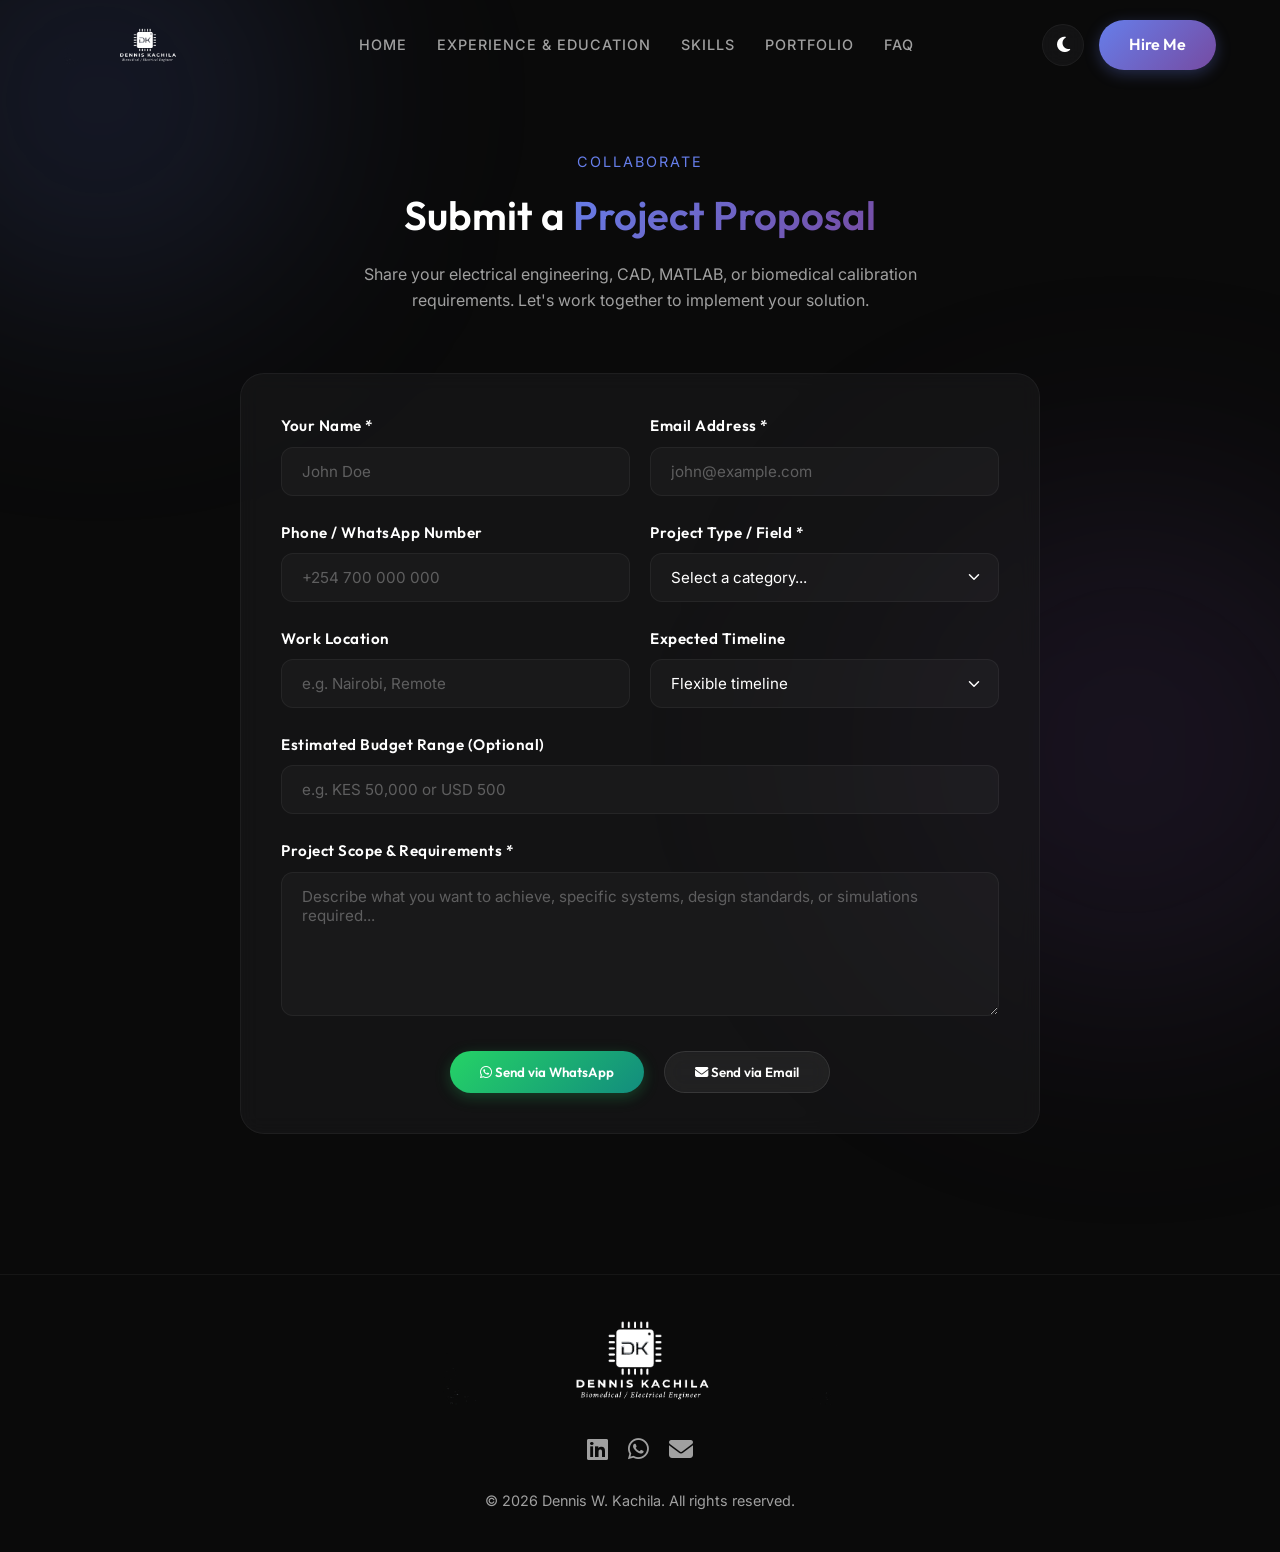
==== hire.html @ 86761684 "feat: refine project type select options with specific matlab/simulink and biomedical subcategories" ====
<!DOCTYPE html>
<html lang="en">
<head>
    <!-- Google tag (gtag.js) [Disabled] -->
    <!--
    <script async src="https://www.googletagmanager.com/gtag/js?id=G-QSRHP8CRSM"></script>
    <script>
      window.dataLayer = window.dataLayer || [];
      function gtag(){dataLayer.push(arguments);}
      gtag('js', new Date());

      gtag('config', 'G-QSRHP8CRSM');
    </script>
    -->
    <!-- Google Tag Manager -->
    <script>(function(w,d,s,l,i){w[l]=w[l]||[];w[l].push({'gtm.start':
    new Date().getTime(),event:'gtm.js'});var f=d.getElementsByTagName(s)[0],
    j=d.createElement(s),dl=l!='dataLayer'?'&l='+l:'';j.async=true;j.src=
    'https://www.googletagmanager.com/gtm.js?id='+i+dl;f.parentNode.insertBefore(j,f);
    })(window,document,'script','dataLayer','GTM-NXRRDPHJ');</script>
    <!-- End Google Tag Manager -->
    <meta charset="UTF-8">
    <meta name="viewport" content="width=device-width, initial-scale=1.0">
    <title>Hire Dennis Kachila | Project Proposal Submission</title>
    <meta name="description" content="Submit your project requirements to Dennis Kachila. Inquire about MEP design, electrical installations, MATLAB simulations, and biomedical systems maintenance.">
    <meta name="keywords" content="Hire Biomedical Engineer, Hire Electrical Engineer Nairobi, MEP Layout Inquiry, MATLAB Simulink freelance, SolidWorks design request, Dennis Kachila contact">
    <meta name="author" content="Dennis W. Kachila">
    <meta name="robots" content="index, follow">
    <link rel="canonical" href="https://dennis-kachila.github.io/hire.html">
    <link rel="icon" type="image/png" href="assets/images/logo/favicon.png">

    <!-- Open Graph -->
    <meta property="og:type" content="website">
    <meta property="og:url" content="https://dennis-kachila.github.io/hire.html">
    <meta property="og:title" content="Hire Dennis Kachila | Project Inquiry Form">
    <meta property="og:description" content="Submit your project details to collaborate on Biomedical systems, MEP electrical design, MATLAB simulations, or CAD projects.">
    <meta property="og:image" content="https://dennis-kachila.github.io/assets/images/logo/social_preview.png">

    <!-- Fonts -->
    <link rel="preconnect" href="https://fonts.googleapis.com">
    <link rel="preconnect" href="https://fonts.gstatic.com" crossorigin>
    <link href="https://fonts.googleapis.com/css2?family=Inter:wght@300;400;500;600&family=Outfit:wght@400;600;800&display=swap" rel="stylesheet">
    <!-- Icons -->
    <link rel="stylesheet" href="https://cdnjs.cloudflare.com/ajax/libs/font-awesome/6.4.0/css/all.min.css">
    <!-- Custom CSS -->
    <link rel="stylesheet" href="assets/css/modern.css?v=2">
    <script>
        // Apply theme immediately to prevent flashing
        const savedTheme = localStorage.getItem('theme') || 'dark';
        document.documentElement.setAttribute('data-theme', savedTheme);
    </script>
</head>
<body>
    <!-- Google Tag Manager (noscript) -->
    <noscript><iframe src="https://www.googletagmanager.com/ns.html?id=GTM-NXRRDPHJ"
    height="0" width="0" style="display:none;visibility:hidden"></iframe></noscript>
    <!-- End Google Tag Manager (noscript) -->
    <!-- Ambient Glow Background -->
    <div class="ambient-glow glow-1"></div>
    <div class="ambient-glow glow-2"></div>

    <!-- Navbar -->
    <nav class="navbar">
        <a href="index.html#home" class="nav-brand" style="display: flex; align-items: center; gap: 8px;">
            <img src="assets/images/logo/logo_now1.png" alt="Dennis Kachila Logo" class="nav-logo" loading="eager">
        </a>
        <ul class="nav-links">
            <li><a href="index.html#home">Home</a></li>
            <li><a href="index.html#experience">Experience & Education</a></li>
            <li><a href="index.html#skills">Skills</a></li>
            <li><a href="index.html#portfolio">Portfolio</a></li>
            <li><a href="index.html#faq">FAQ</a></li>
        </ul>
        <div class="nav-actions" style="display: flex; align-items: center; gap: 15px;">
            <button id="theme-toggle" class="btn-theme" aria-label="Toggle Theme">
                <i class="fas fa-moon theme-icon-dark"></i>
                <i class="fas fa-sun theme-icon-light"></i>
            </button>
            <a href="hire.html" class="btn btn-primary">Hire Me</a>
            <button id="menu-toggle" class="btn-menu" aria-label="Toggle Navigation">
                <i class="fas fa-bars"></i>
            </button>
        </div>
    </nav>

    <!-- Project Inquiry Form Section -->
    <section style="padding-top: 150px; min-height: 100vh;">
        <div class="section-header">
            <span class="section-subtitle">Collaborate</span>
            <h1 class="section-title">Submit a <span class="text-gradient">Project Proposal</span></h1>
            <p style="color: var(--text-secondary); max-width: 600px; margin: 15px auto 0;">
                Share your electrical engineering, CAD, MATLAB, or biomedical calibration requirements. Let's work together to implement your solution.
            </p>
        </div>

        <div class="contact-form-container">
            <form id="project-form" class="glass-card" onsubmit="return false;">
                <div class="form-row">
                    <div class="form-group">
                        <label for="client-name">Your Name *</label>
                        <input type="text" id="client-name" class="form-control" placeholder="John Doe" required>
                    </div>
                    <div class="form-group">
                        <label for="client-email">Email Address *</label>
                        <input type="email" id="client-email" class="form-control" placeholder="john@example.com" required>
                    </div>
                </div>

                <div class="form-row">
                    <div class="form-group">
                        <label for="client-phone">Phone / WhatsApp Number</label>
                        <input type="tel" id="client-phone" class="form-control" placeholder="+254 700 000 000">
                    </div>
                    <div class="form-group">
                        <label for="project-type">Project Type / Field *</label>
                        <select id="project-type" class="form-control" required>
                            <option value="" disabled selected>Select a category...</option>
                            <option value="MEP Layouts">MEP Design & AutoCAD/Revit Layouts</option>
                            <option value="Electrical Installations">Electrical Installations & Wiring Works</option>
                            <option value="MATLAB Simulink">MATLAB/Simulink Modelling & Simulation</option>
                            <option value="SolidWorks CAD">SolidWorks 3D CAD Modelling</option>
                            <option value="Fusion 360">Fusion 360 CAD Design</option>
                            <option value="Machine Analysis">DC & AC Machine Analysis</option>
                            <option value="Medical Design">Medical Equipment Design</option>
                            <option value="Medical Calibration">Medical Equipment Calibration & PPM</option>
                            <option value="Medical Repair">Medical Equipment Repair & Maintenance</option>
                            <option value="Other">Other Engineering Services</option>
                        </select>
                    </div>
                </div>

                <div class="form-row">
                    <div class="form-group">
                        <label for="project-location">Work Location</label>
                        <input type="text" id="project-location" class="form-control" placeholder="e.g. Nairobi, Remote">
                    </div>
                    <div class="form-group">
                        <label for="project-timeline">Expected Timeline</label>
                        <select id="project-timeline" class="form-control">
                            <option value="Flexible" selected>Flexible timeline</option>
                            <option value="Urgent">Urgent (Less than 2 weeks)</option>
                            <option value="1-2 Months">1 to 2 months</option>
                            <option value="2-6 Months">2 to 6 months</option>
                        </select>
                    </div>
                </div>

                <div class="form-group">
                    <label for="project-budget">Estimated Budget Range (Optional)</label>
                    <input type="text" id="project-budget" class="form-control" placeholder="e.g. KES 50,000 or USD 500">
                </div>

                <div class="form-group">
                    <label for="project-scope">Project Scope & Requirements *</label>
                    <textarea id="project-scope" class="form-control" rows="6" placeholder="Describe what you want to achieve, specific systems, design standards, or simulations required..." required></textarea>
                </div>

                <div id="validation-alert" style="color: #ef4444; font-size: 0.9rem; font-weight: 500; margin-bottom: 20px; display: none; text-align: left;">
                    <i class="fas fa-exclamation-circle"></i> Please fill in all required fields (*) before submitting.
                </div>

                <div class="form-actions-grid">
                    <button type="button" id="submit-whatsapp" class="btn btn-primary" style="background: linear-gradient(135deg, #25D366, #128C7E); border: none; box-shadow: 0 4px 15px rgba(37, 211, 102, 0.25);">
                        <i class="fab fa-whatsapp"></i> Send via WhatsApp
                    </button>
                    <button type="button" id="submit-email" class="btn btn-secondary">
                        <i class="fas fa-envelope"></i> Send via Email
                    </button>
                </div>
            </form>
        </div>
    </section>

    <!-- Footer -->
    <footer>
        <div style="margin-bottom: 20px; display: flex; justify-content: center; align-items: center;">
            <a href="index.html#home" style="display: inline-block;">
                <img src="assets/images/logo/logo_now1.png" alt="Dennis Kachila Logo" class="nav-logo" style="height: 90px;" loading="lazy">
            </a>
        </div>
        <div style="display: flex; justify-content: center; gap: 20px; margin-bottom: 20px;">
            <a href="#" style="font-size: 1.5rem; color: var(--text-secondary);"><i class="fab fa-linkedin"></i></a>
            <a href="https://wa.me/254758314508" style="font-size: 1.5rem; color: var(--text-secondary);"><i class="fab fa-whatsapp"></i></a>
            <a href="mailto:denniskachila4332@gmail.com" style="font-size: 1.5rem; color: var(--text-secondary);"><i class="fas fa-envelope"></i></a>
        </div>
        <p>&copy; 2026 Dennis W. Kachila. All rights reserved.</p>
    </footer>

    <!-- Form Script Logic -->
    <script>
        document.addEventListener('DOMContentLoaded', () => {


            // Pre-fill Project Type based on query parameter
            const urlParams = new URLSearchParams(window.location.search);
            const rawProject = urlParams.get('project');
            const projectTypeSelect = document.getElementById('project-type');

            if (rawProject && projectTypeSelect) {
                const project = rawProject.trim().toLowerCase();
                
                // Map input query parameters to option values
                if (project.includes('mep') || project.includes('layout')) {
                    projectTypeSelect.value = 'MEP Layouts';
                } else if (project.includes('matlab') || project.includes('simulink') || project.includes('model')) {
                    projectTypeSelect.value = 'MATLAB Simulink';
                } else if (project.includes('solidworks') || project.includes('3d cad')) {
                    projectTypeSelect.value = 'SolidWorks CAD';
                } else if (project.includes('installation') || project.includes('wiring')) {
                    projectTypeSelect.value = 'Electrical Installations';
                } else if (project.includes('machine') || project.includes('analysis') || project.includes('dc')) {
                    projectTypeSelect.value = 'Machine Analysis';
                } else if (project.includes('fusion')) {
                    projectTypeSelect.value = 'Fusion 360';
                } else if (project.includes('medical design') || project.includes('equipment design')) {
                    projectTypeSelect.value = 'Medical Design';
                } else if (project.includes('calibration') || project.includes('ppm')) {
                    projectTypeSelect.value = 'Medical Calibration';
                } else if (project.includes('repair') || project.includes('maintenance')) {
                    projectTypeSelect.value = 'Medical Repair';
                } else if (project.includes('biomedical') || project.includes('medical')) {
                    projectTypeSelect.value = 'Medical Design';
                } else {
                    projectTypeSelect.value = 'Other';
                }

                // If pre-filled, highlight select block and scroll to form
                projectTypeSelect.style.borderColor = 'var(--accent-primary)';
                setTimeout(() => {
                    projectTypeSelect.scrollIntoView({ behavior: 'smooth', block: 'center' });
                }, 400);
            }

            // Dual Submit Logics
            const form = document.getElementById('project-form');
            const validationAlert = document.getElementById('validation-alert');

            function getFormDetails() {
                const name = document.getElementById('client-name').value.trim();
                const email = document.getElementById('client-email').value.trim();
                const phone = document.getElementById('client-phone').value.trim();
                const type = document.getElementById('project-type').value;
                const location = document.getElementById('project-location').value.trim();
                const timeline = document.getElementById('project-timeline').value;
                const budget = document.getElementById('project-budget').value.trim();
                const scope = document.getElementById('project-scope').value.trim();

                return { name, email, phone, type, location, timeline, budget, scope };
            }

            function validateForm(data) {
                if (!data.name || !data.email || !data.type || !data.scope) {
                    validationAlert.style.display = 'block';
                    validationAlert.scrollIntoView({ behavior: 'smooth', block: 'center' });
                    return false;
                }
                validationAlert.style.display = 'none';
                return true;
            }

            // 1. WhatsApp Handler
            document.getElementById('submit-whatsapp').addEventListener('click', () => {
                const data = getFormDetails();
                if (!validateForm(data)) return;

                // Format WhatsApp Text
                const waPhone = "254758314508";
                const message = `Hello Dennis,\n\nI would like to hire you for a project:\n\n` +
                                `• *Client Name:* ${data.name}\n` +
                                `• *Email:* ${data.email}\n` +
                                (data.phone ? `• *Phone:* ${data.phone}\n` : '') +
                                `• *Project Type:* ${data.type}\n` +
                                (data.location ? `• *Location:* ${data.location}\n` : '') +
                                `• *Timeline:* ${data.timeline}\n` +
                                (data.budget ? `• *Estimated Budget:* ${data.budget}\n` : '') +
                                `\n*Project Scope & Requirements:*\n${data.scope}`;

                const encodedMessage = encodeURIComponent(message);
                const waUrl = `https://wa.me/${waPhone}?text=${encodedMessage}`;
                window.open(waUrl, '_blank');
            });

            // 2. Email Handler
            document.getElementById('submit-email').addEventListener('click', () => {
                const data = getFormDetails();
                if (!validateForm(data)) return;

                // Format Email Body
                const emailAddress = "denniskachila4332@gmail.com";
                const subject = `Project Proposal: ${data.type} - from ${data.name}`;
                const body = `Dear Dennis,\n\nI would like to discuss a new engineering project collaboration with you. Below are the details:\n\n` +
                             `Name: ${data.name}\n` +
                             `Email: ${data.email}\n` +
                             `Phone/WhatsApp: ${data.phone || 'Not provided'}\n` +
                             `Project Type: ${data.type}\n` +
                             `Work Location: ${data.location || 'Not provided'}\n` +
                             `Expected Timeline: ${data.timeline}\n` +
                             `Estimated Budget: ${data.budget || 'Not specified'}\n\n` +
                             `Project Scope & Requirements:\n` +
                             `--------------------------------------------------\n` +
                             `${data.scope}\n` +
                             `--------------------------------------------------\n\n` +
                             `Best regards,\n` +
                             `${data.name}`;

                const mailtoUrl = `mailto:${emailAddress}?subject=${encodeURIComponent(subject)}&body=${encodeURIComponent(body)}`;
                window.location.href = mailtoUrl;
            });
        });
    </script>
    <!-- Scripts -->
    <script src="assets/js/modern.js"></script>
</body>
</html>
---- assets/css/modern.css ----
/* ==========================================================================
   Modern CSS Reset & Variables
   ========================================================================== */
:root {
    --bg-base: #0a0a0a;
    --bg-surface: rgba(25, 25, 28, 0.6);
    --bg-surface-hover: rgba(35, 35, 40, 0.8);
    --text-primary: #ffffff;
    --text-secondary: #a0a0a0;
    
    /* Vibrant gradients for an Electrical Engineer */
    --accent-primary: #667eea;
    --accent-secondary: #764ba2;
    --gradient-primary: linear-gradient(135deg, var(--accent-primary), var(--accent-secondary));
    --gradient-glow: linear-gradient(135deg, rgba(102,126,234,0.5), rgba(118,75,162,0.5));

    --font-heading: 'Outfit', sans-serif;
    --font-body: 'Inter', sans-serif;

    --transition: all 0.3s cubic-bezier(0.25, 0.8, 0.25, 1);

    /* Theme-specific custom properties */
    --border-color: rgba(255, 255, 255, 0.05);
    --navbar-scrolled-bg: rgba(10, 10, 10, 0.8);
    --tag-bg: rgba(255, 255, 255, 0.05);
    --btn-secondary-bg: rgba(255, 255, 255, 0.05);
    --btn-secondary-border: rgba(255, 255, 255, 0.1);
    --glow-1-bg: rgba(102, 126, 234, 0.15);
    --glow-2-bg: rgba(118, 75, 162, 0.15);
    --timeline-icon-bg: rgba(102, 126, 234, 0.1);
}

[data-theme="light"] {
    --bg-base: #f7f9fc;
    --bg-surface: rgba(255, 255, 255, 0.7);
    --bg-surface-hover: rgba(255, 255, 255, 0.95);
    --text-primary: #1a1a1a;
    --text-secondary: #5a5a66;
    
    --accent-primary: #4f46e5;
    --accent-secondary: #6366f1;
    --gradient-glow: linear-gradient(135deg, rgba(79,70,229,0.2), rgba(99,102,241,0.2));
    
    --border-color: rgba(0, 0, 0, 0.08);
    --navbar-scrolled-bg: rgba(247, 249, 252, 0.85);
    --tag-bg: rgba(0, 0, 0, 0.05);
    --btn-secondary-bg: rgba(0, 0, 0, 0.03);
    --btn-secondary-border: rgba(0, 0, 0, 0.1);
    --glow-1-bg: rgba(79, 70, 229, 0.08);
    --glow-2-bg: rgba(99, 102, 241, 0.08);
    --timeline-icon-bg: rgba(79, 70, 229, 0.08);
}

* {
    margin: 0;
    padding: 0;
    box-sizing: border-box;
}

html {
    scroll-behavior: smooth;
}

body {
    font-family: var(--font-body);
    background-color: var(--bg-base);
    color: var(--text-primary);
    line-height: 1.6;
    overflow-x: hidden;
    position: relative;
}

/* Custom Scrollbar */
::-webkit-scrollbar {
    width: 10px;
}
::-webkit-scrollbar-track {
    background: var(--bg-base);
}
::-webkit-scrollbar-thumb {
    background: var(--bg-surface-hover);
    border-radius: 5px;
}
::-webkit-scrollbar-thumb:hover {
    background: var(--accent-secondary);
}

/* Background Ambient Glows */
.ambient-glow {
    position: fixed;
    border-radius: 50%;
    filter: blur(120px);
    z-index: -1;
    pointer-events: none;
}
.glow-1 {
    top: -100px;
    left: -100px;
    width: 400px;
    height: 400px;
    background: var(--glow-1-bg);
}
.glow-2 {
    bottom: -100px;
    right: -100px;
    width: 500px;
    height: 500px;
    background: var(--glow-2-bg);
}

/* Typography */
h1, h2, h3, h4, h5, h6 {
    font-family: var(--font-heading);
    font-weight: 600;
}

.text-gradient {
    background: var(--gradient-primary);
    -webkit-background-clip: text;
    -webkit-text-fill-color: transparent;
    display: inline-block;
}

a {
    text-decoration: none;
    color: inherit;
    transition: var(--transition);
}

/* Buttons */
.btn {
    display: inline-block;
    padding: 12px 30px;
    border-radius: 30px;
    font-weight: 600;
    font-family: var(--font-heading);
    cursor: pointer;
    transition: var(--transition);
    position: relative;
    overflow: hidden;
    z-index: 1;
}

.btn-primary {
    background: var(--gradient-primary);
    color: #fff;
    border: none;
    box-shadow: 0 4px 15px rgba(102, 126, 234, 0.3);
}

.btn-primary:hover {
    transform: translateY(-2px);
    box-shadow: 0 6px 20px rgba(102, 126, 234, 0.5);
}

.btn-secondary {
    background: var(--btn-secondary-bg);
    color: var(--text-primary);
    border: 1px solid var(--btn-secondary-border);
    backdrop-filter: blur(10px);
}

.btn-secondary:hover {
    background: var(--bg-surface-hover);
    transform: translateY(-2px);
}

/* Navbar */
.navbar {
    position: fixed;
    top: 0;
    width: 100%;
    padding: 20px 5%;
    display: flex;
    justify-content: space-between;
    align-items: center;
    z-index: 1000;
    transition: var(--transition);
}

.navbar.scrolled {
    padding: 15px 5%;
    background: var(--navbar-scrolled-bg);
    backdrop-filter: blur(15px);
    border-bottom: 1px solid var(--border-color);
}

.nav-brand {
    font-family: var(--font-heading);
    font-size: 1.5rem;
    font-weight: 800;
    letter-spacing: 1px;
}

.nav-logo {
    height: 38px;
    width: auto;
    object-fit: contain;
    transition: var(--transition);
}

/* Invert logo in dark theme to ensure perfect contrast and visibility */
[data-theme="dark"] .nav-logo {
    filter: invert(1) brightness(1.8) contrast(1.1);
}

.nav-links {
    display: flex;
    gap: 30px;
    list-style: none;
}

.nav-links a {
    font-size: 0.9rem;
    font-weight: 500;
    color: var(--text-secondary);
    text-transform: uppercase;
    letter-spacing: 1px;
}

.nav-links a:hover, .nav-links a.active {
    color: var(--text-primary);
}

/* Sections */
section {
    padding: 100px 5%;
}

.section-header {
    text-align: center;
    margin-bottom: 60px;
}

.section-subtitle {
    font-size: 0.9rem;
    text-transform: uppercase;
    letter-spacing: 2px;
    color: var(--accent-primary);
    margin-bottom: 10px;
    display: block;
}

.section-title {
    font-size: 2.5rem;
}

/* Hero Section */
.hero {
    min-height: 100vh;
    display: flex;
    align-items: center;
    justify-content: space-between;
    padding-top: 100px;
}

.hero-content {
    flex: 1;
    max-width: 600px;
}

.hero-greeting {
    font-size: 1.2rem;
    color: var(--text-secondary);
    margin-bottom: 15px;
}

.hero-title {
    font-size: 4rem;
    line-height: 1.1;
    margin-bottom: 25px;
}

.hero-desc {
    color: var(--text-secondary);
    font-size: 1.1rem;
    margin-bottom: 40px;
}

.hero-actions {
    display: flex;
    gap: 20px;
}

.hero-image-container {
    flex: 1;
    display: flex;
    justify-content: flex-end;
    position: relative;
}

.hero-image-frame-container {
    position: relative;
    width: 380px;
    height: 380px; /* Square container for organic morphing */
    display: flex;
    align-items: center;
    justify-content: center;
    background: var(--gradient-primary);
    box-shadow: 0 15px 35px rgba(102, 126, 234, 0.25);
    animation: morph 8s ease-in-out infinite;
    transition: transform 0.1s ease, box-shadow 0.3s ease, border-color 0.3s ease;
}

/* Outer morphing blur glow */
.hero-image-frame-container::before {
    content: '';
    position: absolute;
    inset: -5px;
    background: var(--gradient-primary);
    filter: blur(25px);
    opacity: 0.6;
    z-index: -1;
    border-radius: inherit;
    animation: inherit; /* Shares morph animation */
}

/* Inner profile image mask */
.hero-image-inner {
    position: absolute;
    inset: 4px; /* Border thickness */
    background: var(--bg-base);
    overflow: hidden;
    display: flex;
    align-items: center;
    justify-content: center;
    border-radius: inherit;
    animation: inherit; /* Shares morph animation */
}

.hero-image {
    width: 100%;
    height: 100%;
    object-fit: cover;
    object-position: top;
    transition: transform 0.5s ease;
    border-radius: inherit;
    animation: inherit; /* Shares morph animation */
}

/* Hover effects */
.hero-image-frame-container:hover .hero-image {
    transform: scale(1.08);
}

.hero-image-frame-container:hover {
    box-shadow: 0 25px 45px rgba(102, 126, 234, 0.4);
}

/* Sync keyframes morph */
@keyframes morph {
    0% { border-radius: 30% 70% 70% 30% / 30% 30% 70% 70%; }
    25% { border-radius: 58% 42% 75% 25% / 76% 46% 54% 24%; }
    50% { border-radius: 50% 50% 33% 67% / 55% 27% 73% 45%; }
    75% { border-radius: 33% 67% 58% 42% / 63% 68% 32% 37%; }
    100% { border-radius: 30% 70% 70% 30% / 30% 30% 70% 70%; }
}

.hero-badge {
    position: absolute;
    bottom: -20px;
    right: -20px;
    background: var(--bg-surface);
    backdrop-filter: blur(15px);
    border: 1px solid rgba(255,255,255,0.1);
    padding: 15px 25px;
    border-radius: 20px;
    display: flex;
    align-items: center;
    gap: 15px;
    box-shadow: 0 10px 30px rgba(0,0,0,0.5);
    animation: float 6s ease-in-out infinite;
}

.badge-icon {
    font-size: 2rem;
    color: var(--accent-primary);
}

@keyframes float {
    0% { transform: translateY(0px); }
    50% { transform: translateY(-15px); }
    100% { transform: translateY(0px); }
}

/* Cards (Glassmorphism) */
.glass-card {
    background: var(--bg-surface);
    backdrop-filter: blur(10px);
    border: 1px solid var(--border-color);
    border-radius: 20px;
    padding: 30px;
    transition: var(--transition);
}

.glass-card:hover {
    background: var(--bg-surface-hover);
    border-color: var(--accent-primary);
    transform: translateY(-5px);
}

/* Experience / Education */
.timeline-grid {
    display: grid;
    grid-template-columns: 2fr 1fr;
    gap: 40px;
}

.timeline-item {
    display: flex;
    gap: 20px;
    margin-bottom: 30px;
}

.timeline-icon {
    width: 50px;
    height: 50px;
    border-radius: 15px;
    background: var(--timeline-icon-bg);
    color: var(--accent-primary);
    display: flex;
    align-items: center;
    justify-content: center;
    flex-shrink: 0;
    font-size: 1.5rem;
    overflow: hidden;
}

.timeline-icon img {
    width: 100%;
    height: 100%;
    object-fit: contain;
    padding: 6px;
    background: var(--bg-base);
    border-radius: 12px;
    transition: var(--transition);
}

.glass-card:hover .timeline-icon img {
    transform: scale(1.05);
}

.timeline-content {
    flex: 1;
}

.timeline-date {
    font-size: 0.85rem;
    color: var(--accent-secondary);
    margin-bottom: 5px;
    font-weight: 600;
}

.timeline-title {
    font-size: 1.25rem;
    margin-bottom: 5px;
}

.timeline-subtitle {
    color: var(--text-secondary);
    font-size: 0.95rem;
    margin-bottom: 15px;
}

/* Skills */
.skills-grid {
    display: grid;
    grid-template-columns: repeat(auto-fit, minmax(300px, 1fr));
    gap: 30px;
}

.skill-header {
    display: flex;
    align-items: center;
    gap: 15px;
    margin-bottom: 20px;
}

.skill-header i {
    font-size: 1.8rem;
}

.skill-list {
    list-style: none;
    padding: 0;
}

.skill-list li {
    position: relative;
    padding-left: 20px;
    margin-bottom: 12px;
    color: var(--text-secondary);
    font-size: 0.95rem;
    transition: var(--transition);
}

.skill-list li::before {
    content: '▹';
    position: absolute;
    left: 0;
    color: var(--accent-primary);
    font-weight: bold;
}

.glass-card:hover .skill-list li {
    color: var(--text-primary);
}

/* Portfolio */
.portfolio-grid {
    display: grid;
    grid-template-columns: repeat(auto-fit, minmax(350px, 1fr));
    gap: 30px;
}

.portfolio-card {
    border-radius: 20px;
    overflow: hidden;
    position: relative;
    cursor: pointer;
}

.portfolio-img {
    width: 100%;
    height: 250px;
    object-fit: cover;
    transition: transform 0.5s ease;
}

.portfolio-card:hover .portfolio-img {
    transform: scale(1.05);
}

.portfolio-overlay {
    position: absolute;
    inset: 0;
    background: linear-gradient(to top, rgba(10,10,10,0.9), transparent);
    display: flex;
    flex-direction: column;
    justify-content: flex-end;
    padding: 30px;
}

.portfolio-tag {
    font-size: 0.8rem;
    color: var(--accent-primary);
    text-transform: uppercase;
    letter-spacing: 1px;
    margin-bottom: 10px;
}

.portfolio-title {
    font-size: 1.4rem;
    margin-bottom: 10px;
}

/* FAQ Toggle Layout */
.faq-toggle-container {
    max-height: 0;
    overflow: hidden;
    opacity: 0;
    transition: max-height 0.5s ease-out, opacity 0.5s ease-out, margin-top 0.5s ease-out;
    margin-top: 0;
}

.faq-toggle-container.active {
    max-height: 1000px;
    opacity: 1;
    margin-top: 40px;
}

/* FAQ Details */
details {
    margin-bottom: 15px;
}

summary {
    background: var(--bg-surface);
    padding: 20px;
    border-radius: 10px;
    cursor: pointer;
    font-weight: 600;
    list-style: none;
    position: relative;
    border: 1px solid var(--border-color);
    transition: var(--transition);
}

summary::after {
    content: '+';
    position: absolute;
    right: 20px;
    font-size: 1.2rem;
    transition: transform 0.3s;
}

details[open] summary::after {
    transform: rotate(45deg);
}

details p {
    padding: 20px;
    color: var(--text-secondary);
    background: var(--tag-bg);
    border-radius: 0 0 10px 10px;
    border: 1px solid var(--border-color);
    border-top: none;
    margin-top: -5px;
}

/* Footer */
footer {
    text-align: center;
    padding: 40px 5%;
    border-top: 1px solid var(--border-color);
    color: var(--text-secondary);
    font-size: 0.9rem;
}

/* Helper Classes */
.mt-40 { margin-top: 40px; }
.mb-20 { margin-bottom: 20px; }

/* Tag class */
.tag {
    background: var(--tag-bg);
    border: 1px solid var(--border-color);
    padding: 5px 12px;
    border-radius: 20px;
    font-size: 0.8rem;
    color: var(--text-primary);
    transition: var(--transition);
}

/* Theme switch button */
.btn-theme {
    background: var(--bg-surface);
    border: 1px solid var(--border-color);
    color: var(--text-primary);
    width: 42px;
    height: 42px;
    border-radius: 50%;
    display: flex;
    align-items: center;
    justify-content: center;
    cursor: pointer;
    font-size: 1.1rem;
    transition: var(--transition);
    backdrop-filter: blur(10px);
}

.btn-theme:hover {
    background: var(--bg-surface-hover);
    transform: scale(1.05);
}

.theme-icon-light {
    display: none;
}

[data-theme="light"] .theme-icon-dark {
    display: none;
}

[data-theme="light"] .theme-icon-light {
    display: inline-block;
    color: #f59e0b; /* Sunny amber color */
}


/* ==========================================================================
   Project Gallery Marquee Section
   ========================================================================== */
.marquee-container {
    overflow: hidden;
    white-space: nowrap;
    width: 100%;
    padding: 20px 0;
    position: relative;
    display: flex;
    align-items: center;
}

/* Gradient fade masks on the sides for a sleek depth effect */
.marquee-container::before,
.marquee-container::after {
    content: '';
    position: absolute;
    top: 0;
    width: 15%;
    height: 100%;
    z-index: 2;
    pointer-events: none;
}
.marquee-container::before {
    left: 0;
    background: linear-gradient(to right, var(--bg-base), transparent);
}
.marquee-container::after {
    right: 0;
    background: linear-gradient(to left, var(--bg-base), transparent);
}

.marquee-track {
    display: flex;
    width: max-content;
    animation: scroll 45s linear infinite;
    padding: 10px 0;
}

.marquee-track:hover {
    animation-play-state: paused;
}

@keyframes scroll {
    0% {
        transform: translateX(0);
    }
    100% {
        transform: translateX(-50%);
    }
}

.gallery-card {
    width: 320px;
    height: 200px;
    margin-right: 30px;
    position: relative;
    border-radius: 20px;
    overflow: hidden;
    background: var(--bg-surface);
    border: 1px solid var(--border-color);
    flex-shrink: 0;
    transform: perspective(800px) rotateY(-8deg) rotateX(4deg) scale(0.95);
    transition: transform 0.5s cubic-bezier(0.25, 0.8, 0.25, 1), box-shadow 0.5s ease, border-color 0.5s ease;
    box-shadow: 0 5px 15px rgba(0, 0, 0, 0.2);
    cursor: pointer;
}

.gallery-card::before {
    content: '';
    position: absolute;
    inset: 0;
    border-radius: inherit;
    padding: 1px;
    background: linear-gradient(135deg, rgba(255,255,255,0.1), rgba(255,255,255,0.01));
    -webkit-mask: linear-gradient(#fff 0 0) content-box, linear-gradient(#fff 0 0);
    -webkit-mask-composite: xor;
    mask-composite: exclude;
    pointer-events: none;
    z-index: 3;
}

.gallery-card img {
    width: 100%;
    height: 100%;
    object-fit: cover;
    filter: saturate(0.2) contrast(1.15) brightness(0.85);
    transition: filter 0.5s ease, transform 0.5s ease;
}

.gallery-card:hover {
    transform: perspective(800px) rotateY(0deg) rotateX(0deg) scale(1.03);
    border-color: var(--accent-primary);
    box-shadow: 0 10px 30px var(--glow-1-bg);
    z-index: 5;
}

.gallery-card:hover img {
    filter: saturate(1.1) contrast(1.0) brightness(1.0);
    transform: scale(1.05);
}

.gallery-card-overlay {
    position: absolute;
    inset: 0;
    background: linear-gradient(to top, rgba(10, 10, 12, 0.95) 0%, rgba(10, 10, 12, 0.4) 50%, transparent 100%);
    display: flex;
    flex-direction: column;
    justify-content: flex-end;
    padding: 20px;
    text-align: left;
    z-index: 2;
    transition: background 0.3s ease;
}

.gallery-card:hover .gallery-card-overlay {
    background: linear-gradient(to top, rgba(10, 10, 12, 0.98) 0%, rgba(10, 10, 12, 0.2) 60%, transparent 100%);
}

.gallery-card-tag {
    font-size: 0.75rem;
    color: var(--accent-primary);
    text-transform: uppercase;
    letter-spacing: 1px;
    margin-bottom: 5px;
    font-weight: 600;
}

.gallery-card h4 {
    font-size: 1.1rem;
    color: #fff;
    margin: 0;
    font-weight: 600;
    font-family: var(--font-heading);
    letter-spacing: 0.5px;
}


/* ==========================================================================
   Lightbox Modal
   ========================================================================== */
.lightbox {
    position: fixed;
    inset: 0;
    background: rgba(10, 10, 12, 0.92);
    backdrop-filter: blur(20px);
    z-index: 2000;
    display: flex;
    align-items: center;
    justify-content: center;
    opacity: 0;
    pointer-events: none;
    transition: opacity 0.4s ease;
}

.lightbox.active {
    opacity: 1;
    pointer-events: auto;
}

.lightbox-close {
    position: absolute;
    top: 30px;
    right: 40px;
    background: transparent;
    border: none;
    color: #fff;
    font-size: 3rem;
    cursor: pointer;
    z-index: 2002;
    transition: transform 0.3s ease, color 0.3s ease;
}

.lightbox-close:hover {
    transform: rotate(90deg) scale(1.1);
    color: var(--accent-primary);
}

.lightbox-content {
    max-width: 90%;
    max-height: 90vh;
    display: flex;
    flex-direction: column;
    align-items: center;
    position: relative;
    transform: scale(0.9);
    transition: transform 0.4s cubic-bezier(0.25, 0.8, 0.25, 1);
}

.lightbox.active .lightbox-content {
    transform: scale(1);
}

.lightbox-content img {
    max-width: 100%;
    max-height: 65vh;
    object-fit: contain;
    border-radius: 16px;
    border: 1px solid rgba(255, 255, 255, 0.1);
    box-shadow: 0 20px 50px rgba(0, 0, 0, 0.6);
}

.lightbox-caption {
    width: 100%;
    max-width: 600px;
    margin-top: 25px;
    background: var(--bg-surface);
    backdrop-filter: blur(10px);
    border: 1px solid var(--border-color);
    padding: 20px 25px;
    border-radius: 16px;
    text-align: center;
    color: var(--text-primary);
    box-shadow: 0 10px 30px rgba(0, 0, 0, 0.3);
}

.lightbox-caption h3 {
    margin: 5px 0 10px;
    font-size: 1.4rem;
    color: #fff;
}

.lightbox-caption p {
    color: var(--text-secondary);
    font-size: 0.95rem;
    line-height: 1.6;
}

/* Menu Hamburger Toggle Button */
.btn-menu {
    display: none;
    background: var(--bg-surface);
    border: 1px solid var(--border-color);
    color: var(--text-primary);
    width: 42px;
    height: 42px;
    border-radius: 50%;
    align-items: center;
    justify-content: center;
    cursor: pointer;
    font-size: 1.2rem;
    transition: var(--transition);
    backdrop-filter: blur(10px);
    z-index: 1001;
}

.btn-menu:hover {
    background: var(--bg-surface-hover);
    transform: scale(1.05);
}

/* Responsive */
@media (max-width: 992px) {
    .hero {
        flex-direction: column;
        text-align: center;
        padding-top: 150px;
    }
    .hero-actions {
        justify-content: center;
    }
    .hero-image-container {
        width: 100%;
        display: flex;
        justify-content: center;
        align-items: center;
        margin-top: 50px;
        margin-bottom: 20px;
    }
    .hero-image-frame-container {
        width: 300px;
        height: 300px;
        aspect-ratio: 1/1;
    }
    .hero-badge {
        bottom: -10px;
        right: 10px;
    }
    .nav-links {
        gap: 15px;
    }
    .nav-links a {
        font-size: 0.85rem;
    }
    .timeline-grid {
        grid-template-columns: 1fr;
    }
    .hero-title {
        font-size: 3rem;
    }
}

@media (max-width: 768px) {
    .navbar .btn-primary {
        display: inline-block; /* Show in header on mobile */
        padding: 8px 16px;
        font-size: 0.85rem;
        border-radius: 20px;
    }
    .nav-actions {
        gap: 8px !important;
    }
    .btn-menu {
        display: flex; /* Show hamburger button on mobile */
    }
    .nav-links {
        position: fixed;
        top: 0;
        right: -100%; /* Hidden on the right */
        width: 280px;
        height: 100vh;
        background: rgba(10, 10, 12, 0.98);
        backdrop-filter: blur(25px);
        border-left: 1px solid var(--border-color);
        flex-direction: column;
        justify-content: flex-start; /* Align to top */
        align-items: flex-start; /* Left-align links */
        gap: 0; /* Use padding for spacing */
        padding: 100px 20px 40px 20px; /* Space at top to clear close icon */
        z-index: 999;
        transition: right 0.4s cubic-bezier(0.25, 0.8, 0.25, 1);
    }
    [data-theme="light"] .nav-links {
        background: rgba(247, 249, 252, 0.98);
    }
    .nav-links.active {
        right: 0; /* Slide in */
        box-shadow: -10px 0 30px rgba(0, 0, 0, 0.3);
    }
    .nav-links li {
        width: 100%;
    }
    .nav-links a {
        font-size: 1.05rem;
        font-weight: 600;
        width: 100%;
        text-align: left;
        padding: 18px 15px;
        display: block;
        border-bottom: 1px solid rgba(255, 255, 255, 0.05); /* Divider */
        letter-spacing: 1px;
        transition: var(--transition);
    }
    [data-theme="light"] .nav-links a {
        border-bottom: 1px solid rgba(0, 0, 0, 0.05);
    }
    .nav-links a:hover, .nav-links a.active {
        padding-left: 22px; /* slide on hover */
        color: var(--accent-primary);
        background: rgba(255, 255, 255, 0.02);
    }
    [data-theme="light"] .nav-links a:hover, [data-theme="light"] .nav-links a.active {
        background: rgba(0, 0, 0, 0.02);
    }
    .hero-title {
        font-size: 2.3rem;
    }
    .hero-image-frame-container {
        width: 260px;
        height: 260px;
        aspect-ratio: 1/1;
    }
    .hero-badge {
        bottom: -5px;
        right: 5px;
        padding: 10px 15px;
        font-size: 0.8rem;
    }
    .badge-icon {
        font-size: 1.4rem;
    }
    .portfolio-grid {
        grid-template-columns: repeat(auto-fit, minmax(280px, 1fr));
        gap: 20px;
    }
    .glass-card, .contact-form-container .glass-card {
        padding: 20px;
        border-radius: 16px;
    }
    section {
        padding: 60px 5%;
    }
    .section-title {
        font-size: 2rem;
    }
}

/* ==========================================================================
   Project Submission Form Styles (hire.html)
   ========================================================================== */
.contact-form-container {
    max-width: 800px;
    margin: 40px auto;
}

.contact-form-container .glass-card {
    padding: 40px;
    border-radius: 24px;
}

.form-group {
    margin-bottom: 25px;
    display: flex;
    flex-direction: column;
    gap: 8px;
    text-align: left;
}

.form-group label {
    font-family: var(--font-heading);
    font-weight: 600;
    font-size: 0.95rem;
    color: var(--text-primary);
    letter-spacing: 0.5px;
}

.form-control {
    width: 100%;
    padding: 14px 20px;
    background-color: rgba(255, 255, 255, 0.03);
    border: 1px solid var(--border-color);
    border-radius: 12px;
    color: var(--text-primary);
    font-family: var(--font-body);
    font-size: 0.95rem;
    transition: var(--transition);
    outline: none;
}

.form-control:focus {
    border-color: var(--accent-primary);
    background-color: rgba(255, 255, 255, 0.06);
    box-shadow: 0 0 15px rgba(102, 126, 234, 0.15);
}

select.form-control {
    cursor: pointer;
    appearance: none;
    background-image: url("data:image/svg+xml,%3Csvg xmlns='http://www.w3.org/2000/svg' width='24' height='24' viewBox='0 0 24 24' fill='none' stroke='%23ffffff' stroke-width='2' stroke-linecap='round' stroke-linejoin='round'%3E%3Cpolyline points='6 9 12 15 18 9'%3E%3C/polyline%3E%3C/svg%3E");
    background-repeat: no-repeat;
    background-position: right 15px center;
    background-size: 18px;
    padding-right: 45px;
}

[data-theme="light"] select.form-control {
    background-image: url("data:image/svg+xml,%3Csvg xmlns='http://www.w3.org/2000/svg' width='24' height='24' viewBox='0 0 24 24' fill='none' stroke='%231a1a1a' stroke-width='2' stroke-linecap='round' stroke-linejoin='round'%3E%3Cpolyline points='6 9 12 15 18 9'%3E%3C/polyline%3E%3C/svg%3E");
}

.form-control::placeholder {
    color: rgba(255, 255, 255, 0.3);
}

[data-theme="light"] .form-control::placeholder {
    color: rgba(0, 0, 0, 0.4);
}

[data-theme="light"] .form-control {
    background-color: rgba(0, 0, 0, 0.02);
}

[data-theme="light"] .form-control:focus {
    background-color: rgba(0, 0, 0, 0.04);
    box-shadow: 0 0 15px rgba(79, 70, 229, 0.1);
}

.form-row {
    display: grid;
    grid-template-columns: 1fr 1fr;
    gap: 20px;
}

@media (max-width: 600px) {
    .form-row {
        grid-template-columns: 1fr;
        gap: 0;
    }
}

.form-actions-grid {
    display: flex;
    justify-content: center;
    gap: 20px;
    margin-top: 35px;
}

@media (max-width: 600px) {
    .form-actions-grid {
        flex-direction: column;
        gap: 15px;
    }
    .form-actions-grid .btn {
        width: 100%;
        text-align: center;
    }
}
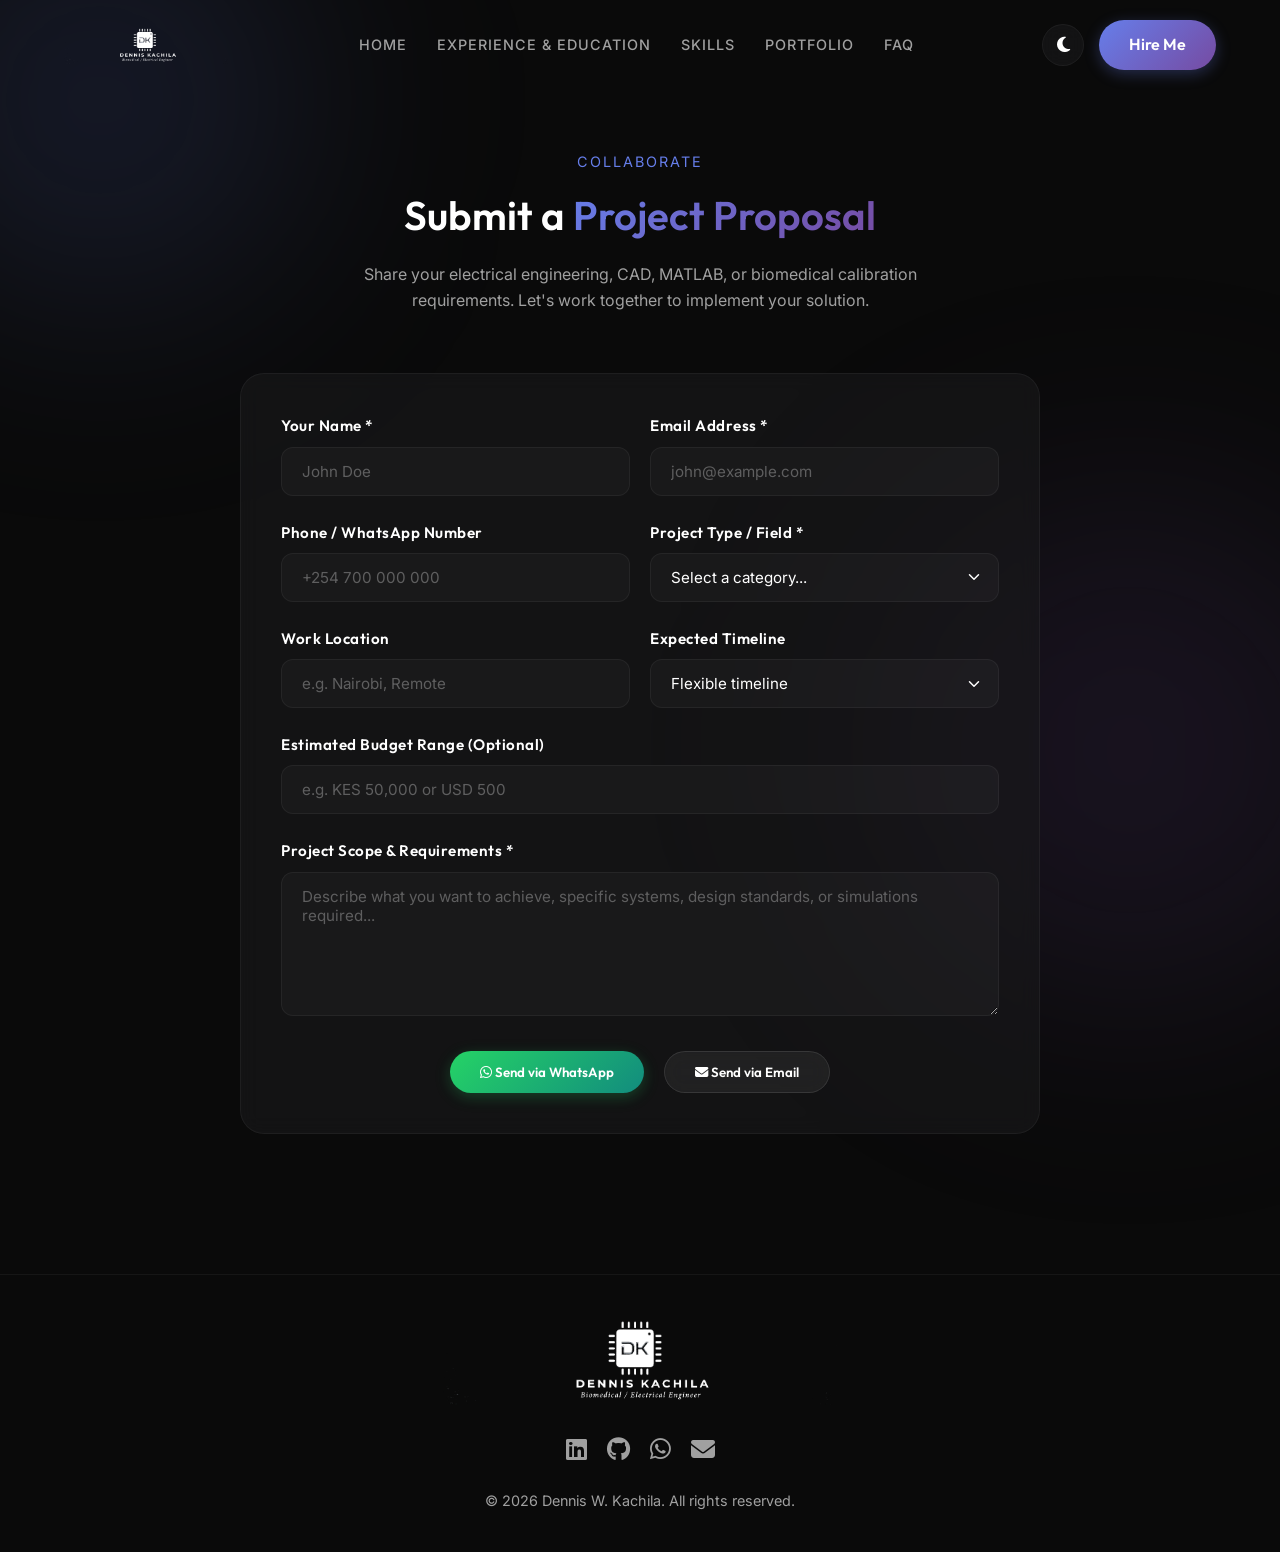
==== commit 98c1b840: "feat: add GitHub profile link and icon to footer social links" ====
--- a/hire.html
+++ b/hire.html
@@ -171,6 +171,22 @@
         </div>
     </section>
 
+    <!-- Success Modal Overlay -->
+    <div id="success-modal" class="lightbox" style="z-index: 2100;">
+        <div class="lightbox-content">
+            <div class="lightbox-caption" style="max-width: 500px; padding: 35px 30px;">
+                <div style="font-size: 3rem; color: #25D366; margin-bottom: 15px;">
+                    <i class="fas fa-check-circle"></i>
+                </div>
+                <h3 style="font-size: 1.6rem; color: var(--text-primary); margin-bottom: 10px;">Proposal Submitted!</h3>
+                <p id="success-modal-message" style="color: var(--text-secondary); font-size: 0.95rem; line-height: 1.6; margin-bottom: 25px;">
+                    Thank you! Your project details have been successfully sent directly to Dennis. He will review your scope and get in touch with you shortly.
+                </p>
+                <button id="success-modal-close" class="btn btn-primary" style="padding: 10px 30px; font-size: 0.9rem;">Close</button>
+            </div>
+        </div>
+    </div>
+
     <!-- Footer -->
     <footer>
         <div style="margin-bottom: 20px; display: flex; justify-content: center; align-items: center;">
@@ -179,9 +195,10 @@
             </a>
         </div>
         <div style="display: flex; justify-content: center; gap: 20px; margin-bottom: 20px;">
-            <a href="#" style="font-size: 1.5rem; color: var(--text-secondary);"><i class="fab fa-linkedin"></i></a>
-            <a href="https://wa.me/254758314508" style="font-size: 1.5rem; color: var(--text-secondary);"><i class="fab fa-whatsapp"></i></a>
-            <a href="mailto:denniskachila4332@gmail.com" style="font-size: 1.5rem; color: var(--text-secondary);"><i class="fas fa-envelope"></i></a>
+            <a href="#" style="font-size: 1.5rem; color: var(--text-secondary);" title="LinkedIn"><i class="fab fa-linkedin"></i></a>
+            <a href="https://github.com/dennis-kachila" target="_blank" rel="noopener noreferrer" style="font-size: 1.5rem; color: var(--text-secondary);" title="GitHub"><i class="fab fa-github"></i></a>
+            <a href="https://wa.me/254758314508" style="font-size: 1.5rem; color: var(--text-secondary);" title="WhatsApp"><i class="fab fa-whatsapp"></i></a>
+            <a href="mailto:denniskachila4332@gmail.com" style="font-size: 1.5rem; color: var(--text-secondary);" title="Email"><i class="fas fa-envelope"></i></a>
         </div>
         <p>&copy; 2026 Dennis W. Kachila. All rights reserved.</p>
     </footer>
@@ -280,32 +297,74 @@
                 window.open(waUrl, '_blank');
             });
 
-            // 2. Email Handler
-            document.getElementById('submit-email').addEventListener('click', () => {
+            // 2. Email Handler (Background submission via FormSubmit.co)
+            const submitEmailBtn = document.getElementById('submit-email');
+            const submitWhatsappBtn = document.getElementById('submit-whatsapp');
+            const successModal = document.getElementById('success-modal');
+            const successModalClose = document.getElementById('success-modal-close');
+            const successModalMessage = document.getElementById('success-modal-message');
+
+            submitEmailBtn.addEventListener('click', () => {
                 const data = getFormDetails();
                 if (!validateForm(data)) return;
 
-                // Format Email Body
-                const emailAddress = "denniskachila4332@gmail.com";
-                const subject = `Project Proposal: ${data.type} - from ${data.name}`;
-                const body = `Dear Dennis,\n\nI would like to discuss a new engineering project collaboration with you. Below are the details:\n\n` +
-                             `Name: ${data.name}\n` +
-                             `Email: ${data.email}\n` +
-                             `Phone/WhatsApp: ${data.phone || 'Not provided'}\n` +
-                             `Project Type: ${data.type}\n` +
-                             `Work Location: ${data.location || 'Not provided'}\n` +
-                             `Expected Timeline: ${data.timeline}\n` +
-                             `Estimated Budget: ${data.budget || 'Not specified'}\n\n` +
-                             `Project Scope & Requirements:\n` +
-                             `--------------------------------------------------\n` +
-                             `${data.scope}\n` +
-                             `--------------------------------------------------\n\n` +
-                             `Best regards,\n` +
-                             `${data.name}`;
-
-                const mailtoUrl = `mailto:${emailAddress}?subject=${encodeURIComponent(subject)}&body=${encodeURIComponent(body)}`;
-                window.location.href = mailtoUrl;
+                // Disable buttons and show loading state
+                submitEmailBtn.disabled = true;
+                submitWhatsappBtn.disabled = true;
+                const originalBtnText = submitEmailBtn.innerHTML;
+                submitEmailBtn.innerHTML = '<i class="fas fa-spinner fa-spin"></i> Sending...';
+
+                // Submit to Web3Forms AJAX Endpoint
+                const formData = new FormData();
+                formData.append('access_key', '7ab316dc-0a63-4a9d-b3ba-5a13c31926a0');
+                formData.append('subject', `New Project Inquiry from ${data.name} (${data.type})`);
+                formData.append('name', data.name);
+                formData.append('email', data.email);
+                formData.append('phone', data.phone || 'Not provided');
+                formData.append('project_type', data.type);
+                formData.append('work_location', data.location || 'Not provided');
+                formData.append('expected_timeline', data.timeline);
+                formData.append('estimated_budget', data.budget || 'Not specified');
+                formData.append('project_scope', data.scope);
+
+                fetch('https://api.web3forms.com/submit', {
+                    method: 'POST',
+                    body: formData
+                })
+                .then(response => {
+                    if (response.ok) {
+                        return response.json();
+                    }
+                    throw new Error('Network response was not ok.');
+                })
+                .then(responseData => {
+                    // Show success modal
+                    successModalMessage.innerHTML = `Thank you, <strong>${data.name}</strong>! Your project details for <strong>${data.type}</strong> have been sent directly to Dennis. He will review your requirements and respond to you at <strong>${data.email}</strong> shortly.`;
+                    successModal.classList.add('active');
+                    document.body.style.overflow = 'hidden';
+
+                    // Reset Form
+                    form.reset();
+                })
+                .catch(error => {
+                    console.error('Submission error:', error);
+                    alert('Oops! Something went wrong while sending in the background. Please try again, or use the "Send via WhatsApp" option.');
+                })
+                .finally(() => {
+                    // Restore buttons
+                    submitEmailBtn.disabled = false;
+                    submitWhatsappBtn.disabled = false;
+                    submitEmailBtn.innerHTML = originalBtnText;
+                });
             });
+
+            // Close Success Modal
+            if (successModalClose && successModal) {
+                successModalClose.addEventListener('click', () => {
+                    successModal.classList.remove('active');
+                    document.body.style.overflow = '';
+                });
+            }
         });
     </script>
     <!-- Scripts -->
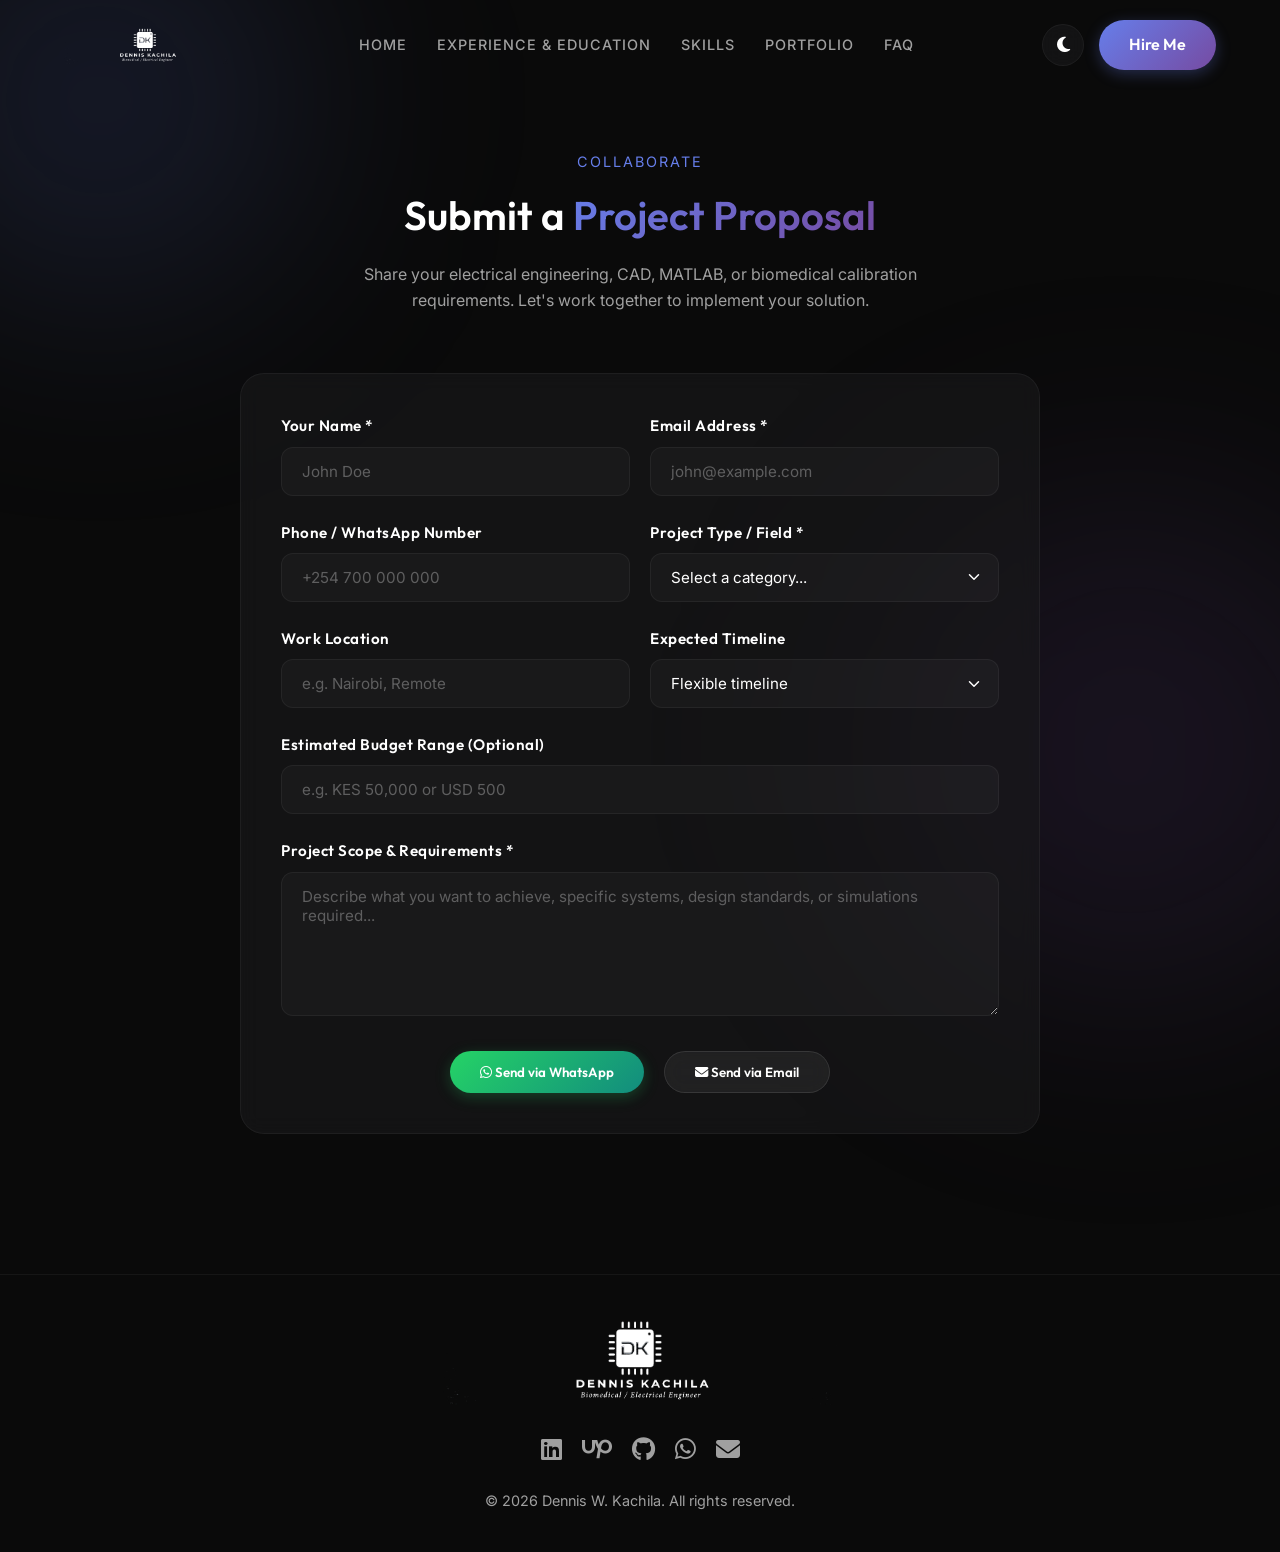
==== commit a534d060: "feat: add Upwork profile link, upgrade Font Awesome to 6.7.2 for fa-upwork icon" ====
--- a/hire.html
+++ b/hire.html
@@ -41,7 +41,7 @@
     <link rel="preconnect" href="https://fonts.gstatic.com" crossorigin>
     <link href="https://fonts.googleapis.com/css2?family=Inter:wght@300;400;500;600&family=Outfit:wght@400;600;800&display=swap" rel="stylesheet">
     <!-- Icons -->
-    <link rel="stylesheet" href="https://cdnjs.cloudflare.com/ajax/libs/font-awesome/6.4.0/css/all.min.css">
+    <link rel="stylesheet" href="https://cdnjs.cloudflare.com/ajax/libs/font-awesome/6.7.2/css/all.min.css">
     <!-- Custom CSS -->
     <link rel="stylesheet" href="assets/css/modern.css?v=2">
     <script>
@@ -196,6 +196,7 @@
         </div>
         <div style="display: flex; justify-content: center; gap: 20px; margin-bottom: 20px;">
             <a href="#" style="font-size: 1.5rem; color: var(--text-secondary);" title="LinkedIn"><i class="fab fa-linkedin"></i></a>
+            <a href="https://www.upwork.com/freelancers/~0164eb4dd1cf16549f?mp_source=share" target="_blank" rel="noopener noreferrer" style="font-size: 1.5rem; color: var(--text-secondary);" title="Upwork"><i class="fa-brands fa-upwork"></i></a>
             <a href="https://github.com/dennis-kachila" target="_blank" rel="noopener noreferrer" style="font-size: 1.5rem; color: var(--text-secondary);" title="GitHub"><i class="fab fa-github"></i></a>
             <a href="https://wa.me/254758314508" style="font-size: 1.5rem; color: var(--text-secondary);" title="WhatsApp"><i class="fab fa-whatsapp"></i></a>
             <a href="mailto:denniskachila4332@gmail.com" style="font-size: 1.5rem; color: var(--text-secondary);" title="Email"><i class="fas fa-envelope"></i></a>
--- a/assets/css/modern.css
+++ b/assets/css/modern.css
@@ -531,6 +531,64 @@
     transform: scale(1.05);
 }
 
+/* Portfolio Image Slideshow */
+.portfolio-slideshow {
+    position: relative;
+    width: 100%;
+    height: 250px;
+    overflow: hidden;
+}
+
+.portfolio-slide {
+    position: absolute;
+    inset: 0;
+    width: 100%;
+    height: 100%;
+    opacity: 0;
+    transition: opacity 0.8s ease;
+}
+
+.portfolio-slide img {
+    width: 100%;
+    height: 100%;
+    object-fit: cover;
+    display: block;
+    transition: transform 0.5s ease;
+}
+
+.portfolio-slide.active {
+    opacity: 1;
+    z-index: 1;
+}
+
+.portfolio-card:hover .portfolio-slide.active img {
+    transform: scale(1.05);
+}
+
+.slideshow-dots {
+    position: absolute;
+    bottom: 10px;
+    left: 50%;
+    transform: translateX(-50%);
+    display: flex;
+    gap: 6px;
+    z-index: 5;
+}
+
+.slideshow-dot {
+    width: 7px;
+    height: 7px;
+    border-radius: 50%;
+    background: rgba(255,255,255,0.45);
+    transition: background 0.3s ease, transform 0.3s ease;
+    cursor: default;
+}
+
+.slideshow-dot.active {
+    background: #fff;
+    transform: scale(1.3);
+}
+
 .portfolio-overlay {
     position: absolute;
     inset: 0;
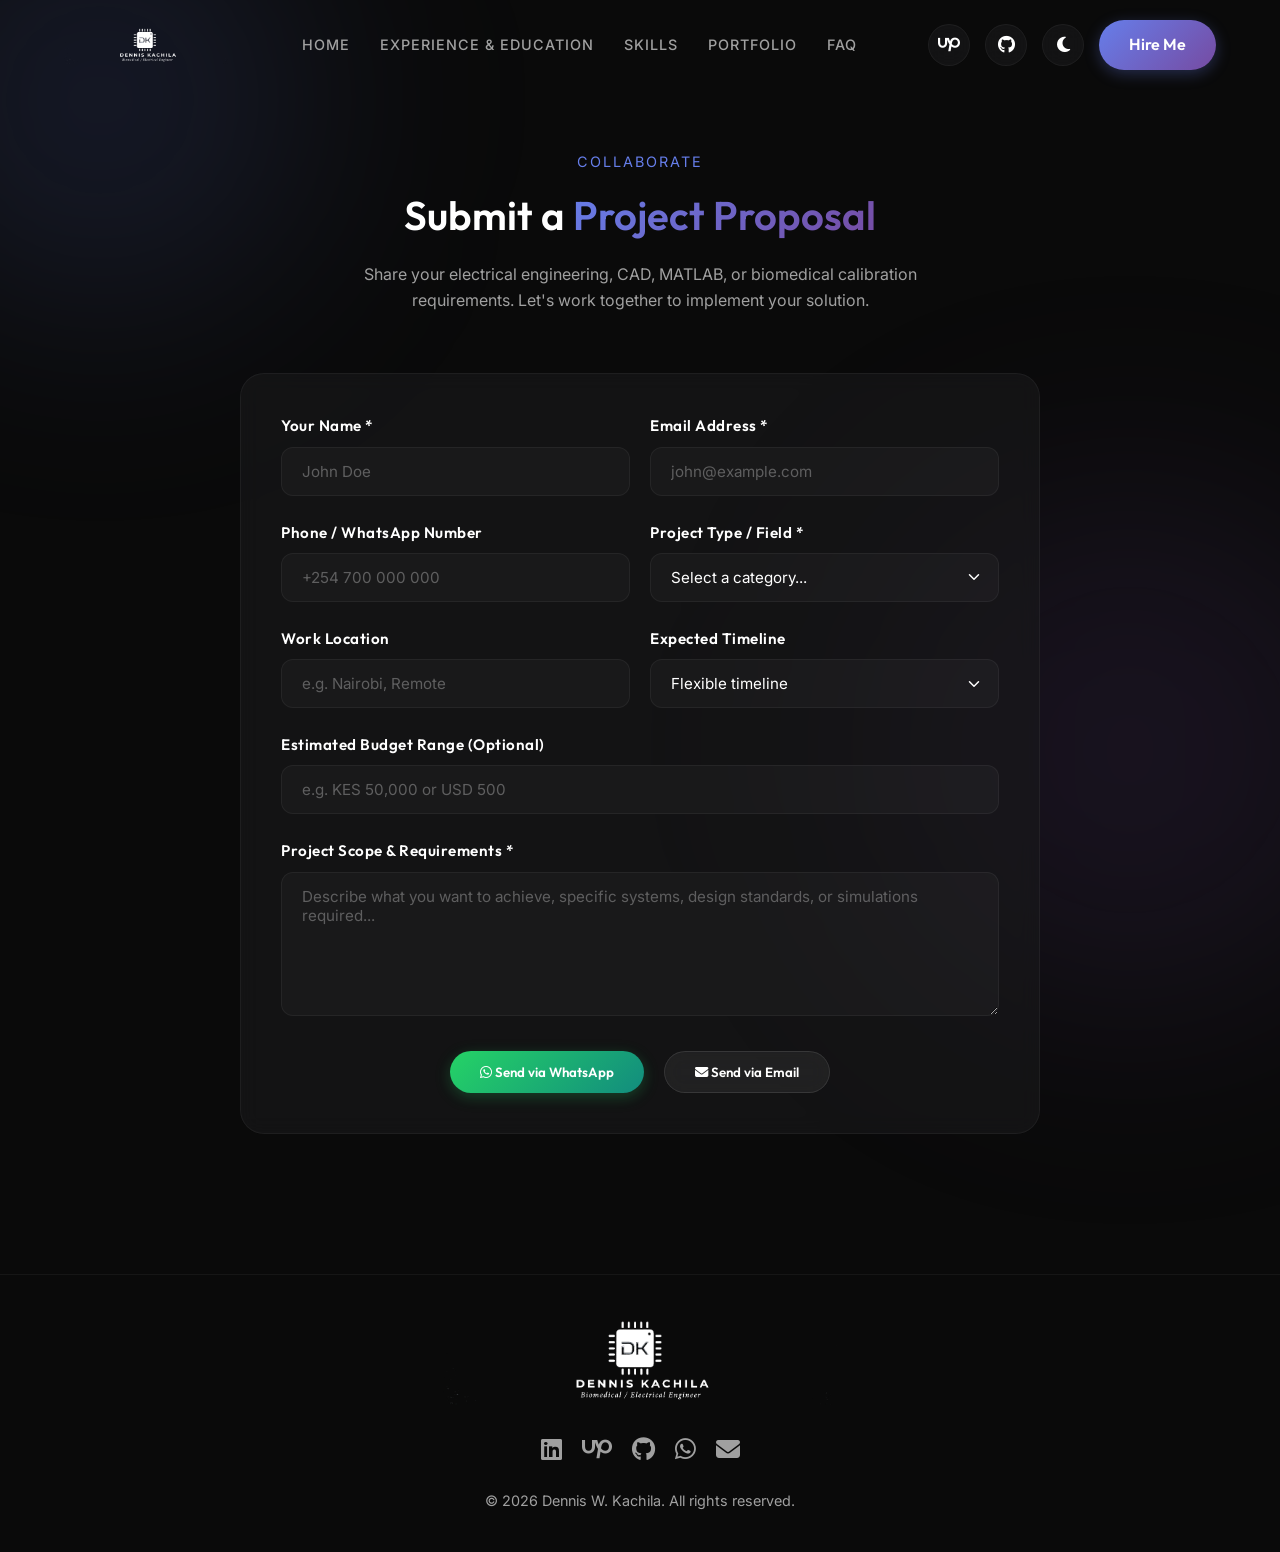
==== commit 060e43ac: "feat: enhance SEO with structured JSON-LD data and add professional profile links to navigation" ====
--- a/hire.html
+++ b/hire.html
@@ -35,6 +35,89 @@
     <meta property="og:title" content="Hire Dennis Kachila | Project Inquiry Form">
     <meta property="og:description" content="Submit your project details to collaborate on Biomedical systems, MEP electrical design, MATLAB simulations, or CAD projects.">
     <meta property="og:image" content="https://dennis-kachila.github.io/assets/images/logo/social_preview.png">
+
+    <!-- JSON-LD Structured Data Schema -->
+    <script type="application/ld+json">
+    {
+      "@context": "https://schema.org",
+      "@graph": [
+        {
+          "@type": "Person",
+          "@id": "https://dennis-kachila.github.io/#person",
+          "name": "Dennis W. Kachila",
+          "url": "https://dennis-kachila.github.io/",
+          "image": "https://dennis-kachila.github.io/assets/images/logo/logo_now1.png",
+          "jobTitle": "Biomedical & Electrical Engineer",
+          "worksFor": {
+            "@type": "Organization",
+            "name": "Freelance"
+          },
+          "sameAs": [
+            "https://github.com/dennis-kachila",
+            "https://www.upwork.com/freelancers/~0164eb4dd1cf16549f?mp_source=share"
+          ],
+          "knowsAbout": [
+            "Biomedical Engineering",
+            "Electrical Engineering",
+            "MEP Design (Revit & AutoCAD)",
+            "MATLAB & Simulink Simulation",
+            "SolidWorks 3D CAD Modeling",
+            "Fusion 360 CAD Design",
+            "Electrical Installations & Commissioning",
+            "Medical Equipment Maintenance & PPM",
+            "Microcontroller Firmware Development (Arduino/ESP32)",
+            "Control Systems Design"
+          ],
+          "hasCredential": [
+            {
+              "@type": "EducationalOccupationalCredential",
+              "name": "MATLAB Onramp",
+              "recognizedBy": { "@type": "Organization", "name": "MathWorks Academy" },
+              "url": "https://matlabacademy.mathworks.com/details/matlab-onramp/gettingstarted"
+            },
+            {
+              "@type": "EducationalOccupationalCredential",
+              "name": "Simulink Onramp",
+              "recognizedBy": { "@type": "Organization", "name": "MathWorks Academy" },
+              "url": "https://matlabacademy.mathworks.com/details/simulink-onramp/simulink"
+            },
+            {
+              "@type": "EducationalOccupationalCredential",
+              "name": "Control Design Onramp with Simulink",
+              "recognizedBy": { "@type": "Organization", "name": "MathWorks Academy" },
+              "url": "https://matlabacademy.mathworks.com/details/control-design-onramp-with-simulink/controls"
+            },
+            {
+              "@type": "EducationalOccupationalCredential",
+              "name": "SOLIDWORKS 3D CAD Specialization",
+              "recognizedBy": { "@type": "Organization", "name": "Dassault Systèmes via Coursera" },
+              "url": "https://www.coursera.org/specializations/solidworks"
+            },
+            {
+              "@type": "EducationalOccupationalCredential",
+              "name": "Introduction to Electrical Engineering",
+              "recognizedBy": { "@type": "Organization", "name": "Duke University via Coursera" },
+              "url": "https://www.coursera.org/learn/electrical-engineering"
+            }
+          ],
+          "address": {
+            "@type": "PostalAddress",
+            "addressLocality": "Nairobi",
+            "addressCountry": "Kenya"
+          },
+          "email": "denniskachila4332@gmail.com",
+          "telephone": "+254758314508"
+        },
+        {
+          "@type": "WebSite",
+          "@id": "https://dennis-kachila.github.io/hire.html#website",
+          "url": "https://dennis-kachila.github.io/hire.html",
+          "name": "Hire Dennis Kachila | Project Proposal",
+          "publisher": { "@id": "https://dennis-kachila.github.io/#person" }
+        }
+      ]
+    }
+    </script>
 
     <!-- Fonts -->
     <link rel="preconnect" href="https://fonts.googleapis.com">
@@ -72,6 +155,12 @@
             <li><a href="index.html#faq">FAQ</a></li>
         </ul>
         <div class="nav-actions" style="display: flex; align-items: center; gap: 15px;">
+            <a href="https://www.upwork.com/freelancers/~0164eb4dd1cf16549f?mp_source=share" target="_blank" rel="noopener noreferrer" class="btn-theme" aria-label="Upwork Profile" title="Hire me on Upwork" style="text-decoration: none;">
+                <i class="fa-brands fa-upwork" style="font-size: 1.1rem;"></i>
+            </a>
+            <a href="https://github.com/dennis-kachila" target="_blank" rel="noopener noreferrer" class="btn-theme" aria-label="GitHub Profile" title="View my GitHub projects" style="text-decoration: none;">
+                <i class="fab fa-github" style="font-size: 1.1rem;"></i>
+            </a>
             <button id="theme-toggle" class="btn-theme" aria-label="Toggle Theme">
                 <i class="fas fa-moon theme-icon-dark"></i>
                 <i class="fas fa-sun theme-icon-light"></i>
--- a/assets/css/modern.css
+++ b/assets/css/modern.css
@@ -383,6 +383,84 @@
     100% { transform: translateY(0px); }
 }
 
+/* Verified Badge on Hero Avatar */
+.hero-verified-badge {
+    position: absolute;
+    top: 20px;
+    right: 20px;
+    width: 38px;
+    height: 38px;
+    border-radius: 50%;
+    background: var(--gradient-primary);
+    display: flex;
+    align-items: center;
+    justify-content: center;
+    box-shadow: 0 4px 15px rgba(102, 126, 234, 0.4);
+    border: 2.5px solid var(--bg-base);
+    z-index: 10;
+    transition: var(--transition);
+    cursor: default;
+}
+
+.hero-verified-badge:hover {
+    transform: scale(1.1) rotate(10deg);
+    box-shadow: 0 6px 20px rgba(102, 126, 234, 0.6);
+}
+
+.hero-verified-badge .verified-icon {
+    width: 18px;
+    height: 18px;
+    color: #ffffff;
+}
+
+/* Status capsule (pulsing active status) */
+.status-capsule {
+    display: inline-flex;
+    align-items: center;
+    gap: 8px;
+    padding: 6px 14px;
+    border-radius: 20px;
+    background: rgba(16, 185, 129, 0.08);
+    border: 1px solid rgba(16, 185, 129, 0.2);
+    width: fit-content;
+}
+
+.status-dot {
+    width: 8px;
+    height: 8px;
+    border-radius: 50%;
+    background: #10b981;
+    position: relative;
+}
+
+.status-dot::after {
+    content: '';
+    position: absolute;
+    inset: -4px;
+    border-radius: 50%;
+    border: 2px solid #10b981;
+    animation: status-pulse 2s infinite;
+}
+
+@keyframes status-pulse {
+    0% {
+        transform: scale(0.8);
+        opacity: 0.8;
+    }
+    100% {
+        transform: scale(2.2);
+        opacity: 0;
+    }
+}
+
+.status-text {
+    font-size: 0.82rem;
+    font-weight: 600;
+    color: #10b981;
+    letter-spacing: 0.5px;
+    text-transform: uppercase;
+}
+
 /* Cards (Glassmorphism) */
 .glass-card {
     background: var(--bg-surface);
@@ -491,19 +569,26 @@
     margin-bottom: 12px;
     color: var(--text-secondary);
     font-size: 0.95rem;
-    transition: var(--transition);
+    transition: padding-left 0.2s ease, color 0.2s ease;
 }
 
 .skill-list li::before {
-    content: '▹';
+    content: '\25b9'; /* Secure unicode escape for white right-pointing small triangle */
     position: absolute;
     left: 0;
     color: var(--accent-primary);
     font-weight: bold;
-}
-
-.glass-card:hover .skill-list li {
+    transition: transform 0.2s ease, color 0.2s ease;
+}
+
+.skill-list li:hover {
     color: var(--text-primary);
+    padding-left: 24px;
+}
+
+.skill-list li:hover::before {
+    transform: translateX(4px);
+    color: var(--accent-secondary);
 }
 
 /* Portfolio */
@@ -1224,4 +1309,435 @@
     }
 }
 
-
+/* ==========================================================================
+   Tech Stack Ticker (Featured in / Tech Stack style from santifer.io)
+   ========================================================================== */
+.tech-stack-ticker {
+    padding: 35px 5% 45px 5%;
+    text-align: center;
+    background: transparent;
+    border-top: 1px solid var(--border-color);
+}
+
+.ticker-title {
+    font-family: var(--font-heading);
+    font-size: 0.72rem;
+    font-weight: 600;
+    text-transform: uppercase;
+    letter-spacing: 3.5px;
+    color: var(--text-secondary);
+    opacity: 0.65;
+    display: block;
+    margin-bottom: 25px;
+}
+
+.ticker-logos {
+    display: flex;
+    justify-content: center;
+    align-items: center;
+    flex-wrap: wrap;
+    gap: 30px;
+    max-width: 1000px;
+    margin: 0 auto;
+}
+
+.ticker-logo-item {
+    display: flex;
+    align-items: center;
+    gap: 10px;
+    padding: 8px 16px;
+    border-radius: 12px;
+    background: rgba(255, 255, 255, 0.02);
+    border: 1px solid rgba(255, 255, 255, 0.03);
+    transition: var(--transition);
+    cursor: default;
+    filter: grayscale(100%);
+    opacity: 0.5;
+}
+
+[data-theme="light"] .ticker-logo-item {
+    background: rgba(0, 0, 0, 0.01);
+    border: 1px solid rgba(0, 0, 0, 0.04);
+}
+
+.ticker-logo-item span {
+    font-family: var(--font-heading);
+    font-size: 0.9rem;
+    font-weight: 600;
+    color: var(--text-secondary);
+    transition: var(--transition);
+}
+
+.ticker-logo-item .tech-icon {
+    width: 20px;
+    height: 20px;
+    color: var(--text-secondary);
+    transition: var(--transition);
+}
+
+/* Hover active states with custom glow colors for each tool */
+.ticker-logo-item:hover {
+    filter: grayscale(0%);
+    opacity: 1;
+    transform: translateY(-3px);
+    background: var(--bg-surface-hover);
+}
+
+/* AutoCAD Red glow */
+.ticker-logo-item[title="AutoCAD"]:hover {
+    border-color: rgba(239, 68, 68, 0.4);
+    box-shadow: 0 4px 15px rgba(239, 68, 68, 0.15);
+}
+.ticker-logo-item[title="AutoCAD"]:hover .tech-icon,
+.ticker-logo-item[title="AutoCAD"]:hover span {
+    color: #ef4444;
+}
+
+/* Revit Blue glow */
+.ticker-logo-item[title="Revit"]:hover {
+    border-color: rgba(59, 130, 246, 0.4);
+    box-shadow: 0 4px 15px rgba(59, 130, 246, 0.15);
+}
+.ticker-logo-item[title="Revit"]:hover .tech-icon,
+.ticker-logo-item[title="Revit"]:hover span {
+    color: #3b82f6;
+}
+
+/* MATLAB Orange glow */
+.ticker-logo-item[title="MATLAB"]:hover {
+    border-color: rgba(249, 115, 22, 0.4);
+    box-shadow: 0 4px 15px rgba(249, 115, 22, 0.15);
+}
+.ticker-logo-item[title="MATLAB"]:hover .tech-icon,
+.ticker-logo-item[title="MATLAB"]:hover span {
+    color: #f97316;
+}
+
+/* Simulink Blue-Grey glow */
+.ticker-logo-item[title="Simulink"]:hover {
+    border-color: rgba(14, 165, 233, 0.4);
+    box-shadow: 0 4px 15px rgba(14, 165, 233, 0.15);
+}
+.ticker-logo-item[title="Simulink"]:hover .tech-icon,
+.ticker-logo-item[title="Simulink"]:hover span {
+    color: #0ea5e9;
+}
+
+/* SolidWorks Red-Pink glow */
+.ticker-logo-item[title="SolidWorks"]:hover {
+    border-color: rgba(225, 29, 72, 0.4);
+    box-shadow: 0 4px 15px rgba(225, 29, 72, 0.15);
+}
+.ticker-logo-item[title="SolidWorks"]:hover .tech-icon,
+.ticker-logo-item[title="SolidWorks"]:hover span {
+    color: #e11d48;
+}
+
+/* Fusion 360 Amber glow */
+.ticker-logo-item[title="Fusion 360"]:hover {
+    border-color: rgba(245, 158, 11, 0.4);
+    box-shadow: 0 4px 15px rgba(245, 158, 11, 0.15);
+}
+.ticker-logo-item[title="Fusion 360"]:hover .tech-icon,
+.ticker-logo-item[title="Fusion 360"]:hover span {
+    color: #f59e0b;
+}
+
+/* Arduino Teal glow */
+.ticker-logo-item[title="Arduino"]:hover {
+    border-color: rgba(20, 184, 166, 0.4);
+    box-shadow: 0 4px 15px rgba(20, 184, 166, 0.15);
+}
+.ticker-logo-item[title="Arduino"]:hover .tech-icon,
+.ticker-logo-item[title="Arduino"]:hover span {
+    color: #14b8a6;
+}
+
+/* ==========================================================================
+   Stats Counter Bar
+   ========================================================================== */
+.stats-bar {
+    padding: 50px 5%;
+    background: linear-gradient(135deg, rgba(102,126,234,0.06), rgba(118,75,162,0.06));
+    border-top: 1px solid var(--border-color);
+    border-bottom: 1px solid var(--border-color);
+}
+
+.stats-grid {
+    display: grid;
+    grid-template-columns: repeat(4, 1fr);
+    gap: 20px;
+    max-width: 900px;
+    margin: 0 auto;
+}
+
+.stat-item { text-align: center; }
+
+.stat-number {
+    font-family: var(--font-heading);
+    font-size: 3.2rem;
+    font-weight: 800;
+    background: var(--gradient-primary);
+    -webkit-background-clip: text;
+    -webkit-text-fill-color: transparent;
+    background-clip: text;
+    line-height: 1;
+}
+
+.stat-suffix {
+    font-family: var(--font-heading);
+    font-size: 2rem;
+    font-weight: 700;
+    background: var(--gradient-primary);
+    -webkit-background-clip: text;
+    -webkit-text-fill-color: transparent;
+    background-clip: text;
+}
+
+.stat-label {
+    font-size: 0.85rem;
+    color: var(--text-secondary);
+    text-transform: uppercase;
+    letter-spacing: 1px;
+    margin-top: 8px;
+}
+
+@media (max-width: 600px) {
+    .stats-grid { grid-template-columns: repeat(2, 1fr); }
+    .stat-number { font-size: 2.4rem; }
+}
+
+/* ==========================================================================
+   Impact Metric (Timeline)
+   ========================================================================== */
+.impact-metric {
+    display: inline-flex;
+    align-items: center;
+    gap: 8px;
+    font-size: 0.82rem;
+    color: var(--accent-primary);
+    background: rgba(102, 126, 234, 0.08);
+    border: 1px solid rgba(102, 126, 234, 0.2);
+    border-radius: 20px;
+    padding: 5px 14px;
+    margin-bottom: 4px;
+}
+
+/* ==========================================================================
+   Certifications
+   ========================================================================== */
+.certs-grid {
+    display: grid;
+    grid-template-columns: repeat(auto-fit, minmax(280px, 1fr));
+    gap: 24px;
+}
+
+.cert-card {
+    display: flex;
+    flex-direction: column;
+    gap: 10px;
+    padding: 28px;
+    transition: transform 0.3s ease, box-shadow 0.3s ease;
+    position: relative;
+    overflow: hidden;
+}
+
+.cert-card::before {
+    content: '';
+    position: absolute;
+    top: 0; left: 0; right: 0;
+    height: 3px;
+    background: var(--gradient-primary);
+    border-radius: 3px 3px 0 0;
+}
+
+.cert-card:hover {
+    transform: translateY(-4px);
+    box-shadow: 0 12px 40px rgba(102, 126, 234, 0.15);
+}
+
+.cert-icon {
+    font-size: 1.8rem;
+    background: var(--gradient-primary);
+    -webkit-background-clip: text;
+    -webkit-text-fill-color: transparent;
+    background-clip: text;
+}
+
+.cert-year {
+    font-size: 0.78rem;
+    color: var(--accent-primary);
+    text-transform: uppercase;
+    letter-spacing: 1.5px;
+    font-weight: 600;
+}
+
+.cert-name {
+    font-size: 1.05rem;
+    font-weight: 700;
+    line-height: 1.3;
+    color: var(--text-primary);
+}
+
+.cert-issuer {
+    font-size: 0.88rem;
+    color: var(--text-secondary);
+}
+
+.cert-badge {
+    display: inline-block;
+    font-size: 0.75rem;
+    font-weight: 600;
+    padding: 3px 12px;
+    border-radius: 20px;
+    background: rgba(102, 126, 234, 0.12);
+    color: var(--accent-primary);
+    border: 1px solid rgba(102, 126, 234, 0.25);
+    width: fit-content;
+}
+
+.cert-link {
+    text-decoration: none;
+    color: inherit;
+    display: flex;
+    flex-direction: column;
+    position: relative;
+}
+
+.cert-link:hover {
+    transform: translateY(-6px);
+    box-shadow: 0 16px 48px rgba(102, 126, 234, 0.2);
+}
+
+.cert-link::after {
+    content: '\f35d';
+    font-family: 'Font Awesome 6 Free';
+    font-weight: 900;
+    position: absolute;
+    top: 14px;
+    right: 16px;
+    font-size: 0.7rem;
+    color: var(--accent-primary);
+    opacity: 0.6;
+}
+
+/* ==========================================================================
+   Testimonials
+   ========================================================================== */
+.testimonials-grid {
+    display: grid;
+    grid-template-columns: repeat(auto-fit, minmax(320px, 1fr));
+    gap: 30px;
+}
+
+.testimonial-card {
+    display: flex;
+    flex-direction: column;
+    gap: 18px;
+    padding: 32px;
+    position: relative;
+    transition: transform 0.3s ease;
+}
+
+.testimonial-card:hover { transform: translateY(-4px); }
+
+.testimonial-quote-icon {
+    font-size: 1.6rem;
+    background: var(--gradient-primary);
+    -webkit-background-clip: text;
+    -webkit-text-fill-color: transparent;
+    background-clip: text;
+    opacity: 0.7;
+}
+
+.testimonial-text {
+    font-size: 1rem;
+    line-height: 1.75;
+    color: var(--text-secondary);
+    font-style: italic;
+    flex: 1;
+}
+
+.testimonial-author {
+    display: flex;
+    align-items: center;
+    gap: 14px;
+    padding-top: 18px;
+    border-top: 1px solid var(--border-color);
+}
+
+.testimonial-avatar {
+    width: 46px;
+    height: 46px;
+    border-radius: 50%;
+    background: var(--gradient-primary);
+    display: flex;
+    align-items: center;
+    justify-content: center;
+    color: white;
+    font-size: 1.1rem;
+    flex-shrink: 0;
+}
+
+.testimonial-name {
+    font-weight: 700;
+    font-size: 0.95rem;
+    color: var(--text-primary);
+}
+
+.testimonial-role {
+    font-size: 0.82rem;
+    color: var(--text-secondary);
+    margin-top: 2px;
+}
+
+/* ==========================================================================
+   CTA Section
+   ========================================================================== */
+.cta-section {
+    position: relative;
+    padding: 100px 5%;
+    text-align: center;
+    overflow: hidden;
+    border-top: 1px solid var(--border-color);
+}
+
+.cta-glow {
+    position: absolute;
+    top: 50%;
+    left: 50%;
+    transform: translate(-50%, -50%);
+    width: 600px;
+    height: 300px;
+    background: radial-gradient(ellipse, rgba(102, 126, 234, 0.18), transparent 70%);
+    pointer-events: none;
+}
+
+.cta-content {
+    position: relative;
+    z-index: 1;
+    max-width: 700px;
+    margin: 0 auto;
+}
+
+.cta-title {
+    font-family: var(--font-heading);
+    font-size: clamp(2rem, 5vw, 3.2rem);
+    font-weight: 800;
+    margin: 12px 0 20px;
+    line-height: 1.15;
+}
+
+.cta-desc {
+    font-size: 1.1rem;
+    color: var(--text-secondary);
+    line-height: 1.7;
+    margin-bottom: 40px;
+}
+
+.cta-actions {
+    display: flex;
+    gap: 16px;
+    justify-content: center;
+    flex-wrap: wrap;
+}
